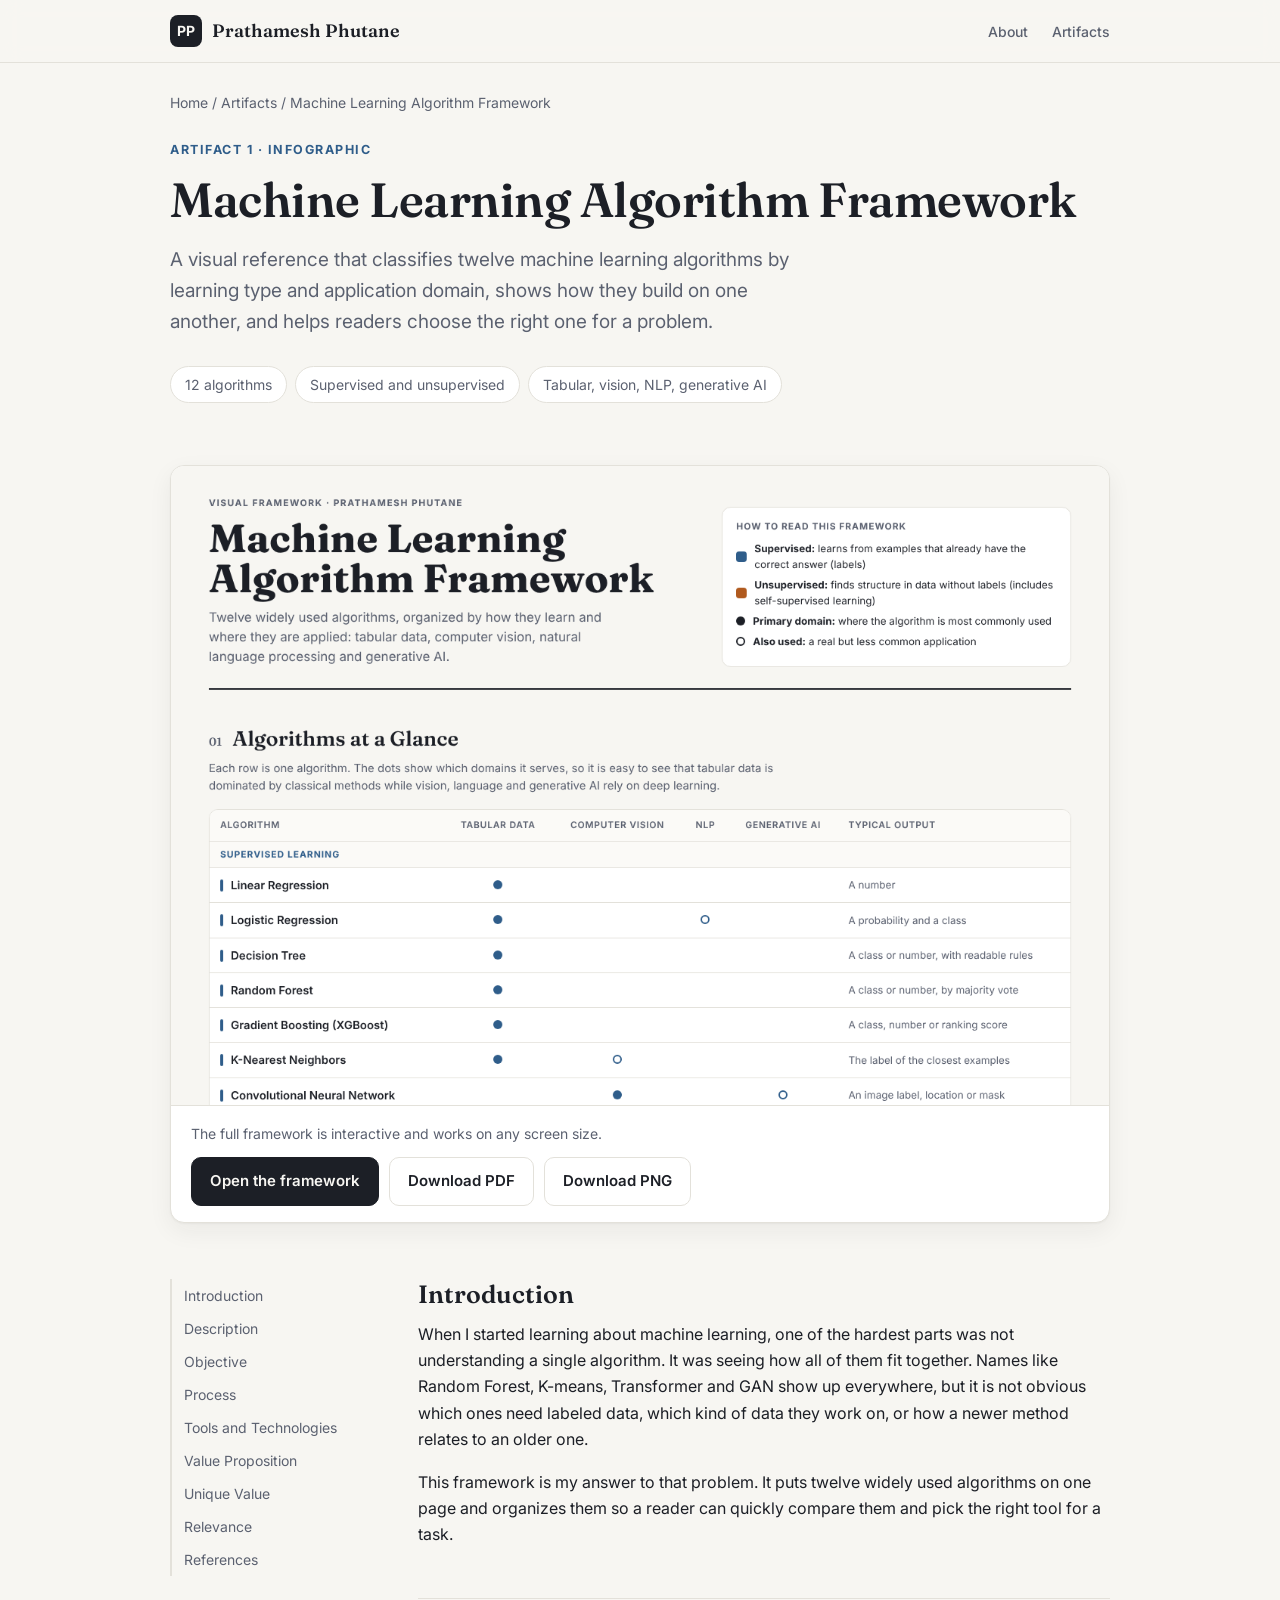
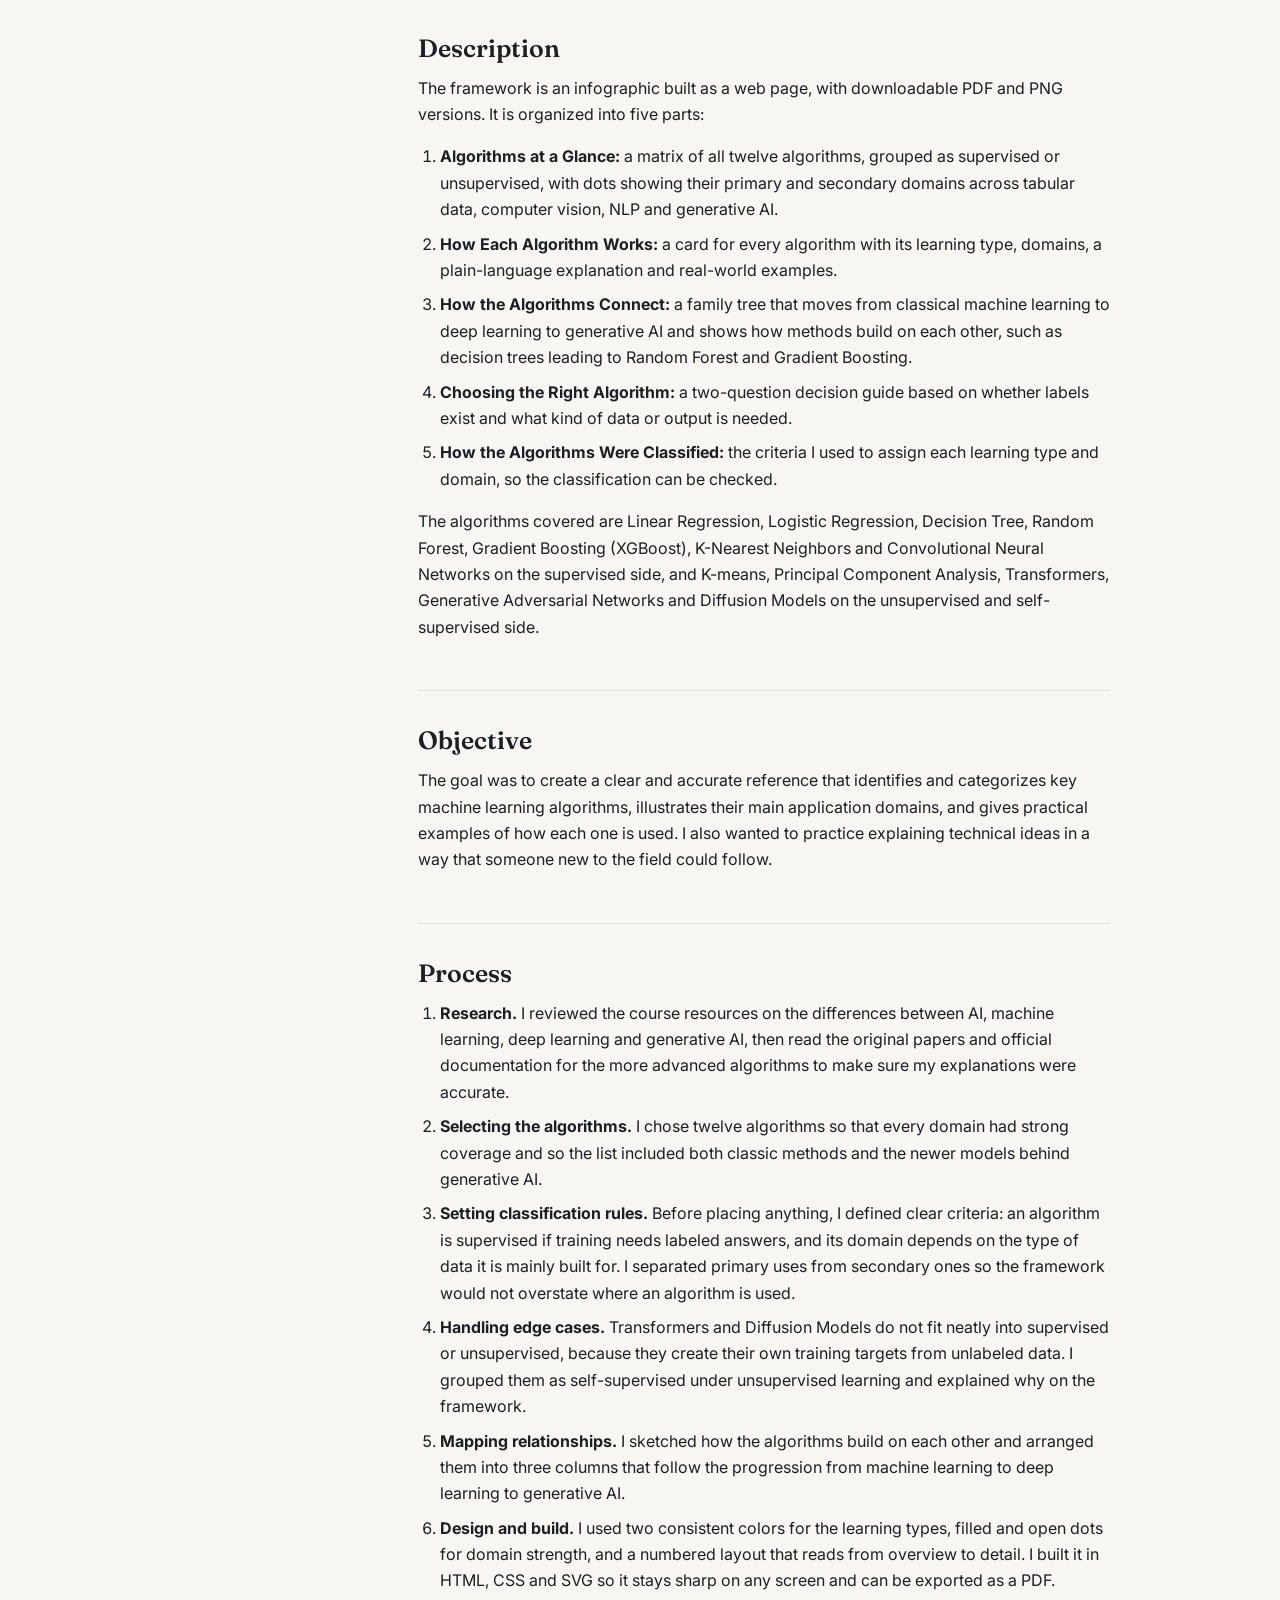
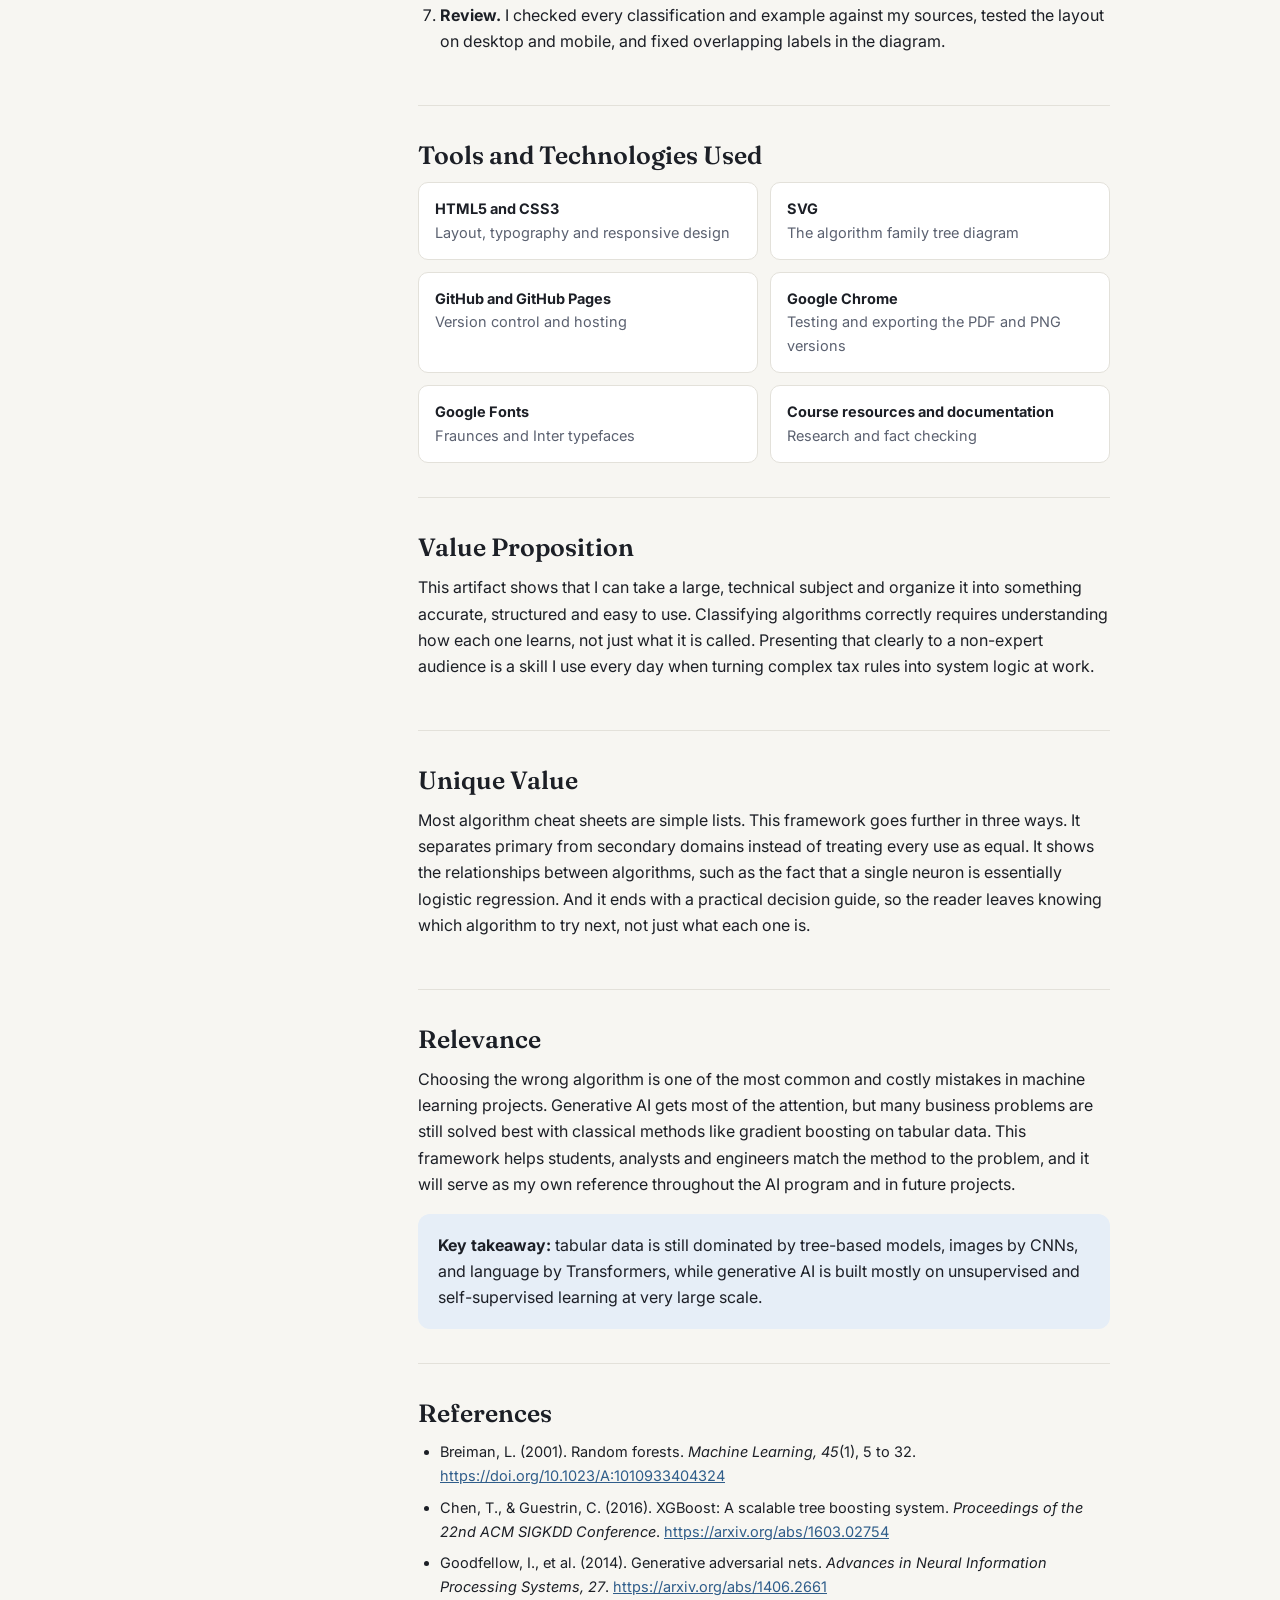
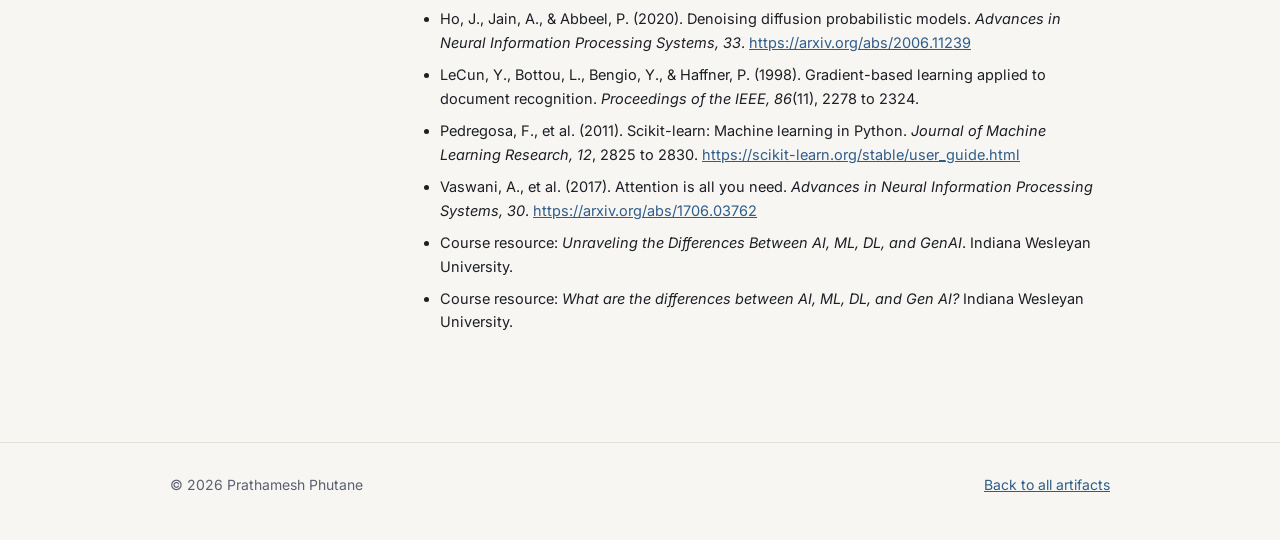
==== artifacts/ml-algorithm-framework/index.html @ 2cc3c20e "Add Machine Learning Algorithm Framework artifact and refresh site design" ====
<!doctype html>
<html lang="en">
<head>
<meta charset="utf-8">
<meta name="viewport" content="width=device-width, initial-scale=1">
<title>Machine Learning Algorithm Framework | Prathamesh Phutane</title>
<meta name="description" content="Portfolio artifact: a visual framework of twelve machine learning algorithms by learning type and application domain.">
<link rel="preconnect" href="https://fonts.googleapis.com">
<link href="https://fonts.googleapis.com/css2?family=Fraunces:opsz,wght@9..144,500;9..144,600&family=Inter:wght@400;500;600;700&display=swap" rel="stylesheet">
<link rel="stylesheet" href="../../assets/style.css">
<style>
  .crumbs { padding-top: 28px; font-size: 14px; color: var(--muted); }
  .crumbs a { color: var(--muted); text-decoration: none; }
  .crumbs a:hover { color: var(--ink); }
  .a-head { padding: 26px 0 36px; }
  .a-head h1 { font-size: clamp(32px, 5vw, 48px); }
  .meta { display: flex; flex-wrap: wrap; gap: 8px; margin-bottom: 26px; }

  .preview { padding: 0; overflow: hidden; }
  .preview a { display: block; }
  .preview img { width: 100%; max-height: 640px; object-fit: cover; object-position: top; border-bottom: 1px solid var(--line); }
  .preview .bar { display: flex; justify-content: space-between; align-items: center; flex-wrap: wrap; gap: 12px; padding: 16px 20px; }
  .preview .bar span { color: var(--muted); font-size: 14px; }

  .toc { position: sticky; top: 86px; font-size: 14px; }
  .toc a { display: block; color: var(--muted); text-decoration: none; padding: 5px 0 5px 12px; border-left: 2px solid var(--line); }
  .toc a:hover { color: var(--ink); border-left-color: var(--accent); }
  .layout { display: grid; grid-template-columns: 200px 1fr; gap: 48px; padding: 56px 0 24px; }
  article.write-up section { padding-bottom: 34px; margin-bottom: 34px; border-bottom: 1px solid var(--line); scroll-margin-top: 80px; }
  article.write-up section:last-child { border-bottom: 0; }
  article.write-up h2 { font-size: 25px; margin-bottom: 12px; }
  article.write-up ol, article.write-up ul { padding-left: 22px; margin: 0 0 16px; }
  article.write-up li { margin-bottom: 8px; }
  .tool-grid { display: grid; grid-template-columns: 1fr 1fr; gap: 12px; }
  .tool { background: var(--surface); border: 1px solid var(--line); border-radius: 10px; padding: 14px 16px; font-size: 14.5px; }
  .tool b { display: block; }
  .tool span { color: var(--muted); }
  .refs li { font-size: 14.5px; }
  .callout { background: var(--accent-soft); border-radius: 12px; padding: 18px 20px; }
  .callout p:last-child { margin: 0; }

  @media (max-width: 860px) {
    .layout { grid-template-columns: 1fr; gap: 0; padding-top: 40px; }
    .toc { display: none; }
    .tool-grid { grid-template-columns: 1fr; }
  }
</style>
</head>
<body>

<nav class="top">
  <div class="wrap">
    <a class="brand" href="../../"><span class="mono">PP</span>Prathamesh Phutane</a>
    <ul>
      <li><a href="../../#about">About</a></li>
      <li><a href="../../#artifacts">Artifacts</a></li>
    </ul>
  </div>
</nav>

<main class="wrap">
  <div class="crumbs"><a href="../../">Home</a> / <a href="../../#artifacts">Artifacts</a> / Machine Learning Algorithm Framework</div>

  <header class="a-head">
    <p class="eyebrow">Artifact 1 &middot; Infographic</p>
    <h1>Machine Learning Algorithm Framework</h1>
    <p class="lede">A visual reference that classifies twelve machine learning algorithms by learning type and application domain, shows how they build on one another, and helps readers choose the right one for a problem.</p>
    <div class="meta">
      <span class="pill">12 algorithms</span>
      <span class="pill">Supervised and unsupervised</span>
      <span class="pill">Tabular, vision, NLP, generative AI</span>
    </div>
  </header>

  <div class="card preview">
    <a href="framework.html"><img src="framework-preview.png" alt="Machine Learning Algorithm Framework infographic preview"></a>
    <div class="bar">
      <span>The full framework is interactive and works on any screen size.</span>
      <div class="btn-row">
        <a class="btn primary" href="framework.html">Open the framework</a>
        <a class="btn" href="ML-Algorithm-Framework.pdf" download>Download PDF</a>
        <a class="btn" href="ML-Algorithm-Framework.png" download>Download PNG</a>
      </div>
    </div>
  </div>

  <div class="layout">
    <nav class="toc" aria-label="Sections">
      <a href="#introduction">Introduction</a>
      <a href="#description">Description</a>
      <a href="#objective">Objective</a>
      <a href="#process">Process</a>
      <a href="#tools">Tools and Technologies</a>
      <a href="#value">Value Proposition</a>
      <a href="#unique">Unique Value</a>
      <a href="#relevance">Relevance</a>
      <a href="#references">References</a>
    </nav>

    <article class="write-up">
      <section id="introduction">
        <h2>Introduction</h2>
        <p>When I started learning about machine learning, one of the hardest parts was not understanding a single algorithm. It was seeing how all of them fit together. Names like Random Forest, K-means, Transformer and GAN show up everywhere, but it is not obvious which ones need labeled data, which kind of data they work on, or how a newer method relates to an older one.</p>
        <p>This framework is my answer to that problem. It puts twelve widely used algorithms on one page and organizes them so a reader can quickly compare them and pick the right tool for a task.</p>
      </section>

      <section id="description">
        <h2>Description</h2>
        <p>The framework is an infographic built as a web page, with downloadable PDF and PNG versions. It is organized into five parts:</p>
        <ol>
          <li><strong>Algorithms at a Glance:</strong> a matrix of all twelve algorithms, grouped as supervised or unsupervised, with dots showing their primary and secondary domains across tabular data, computer vision, NLP and generative AI.</li>
          <li><strong>How Each Algorithm Works:</strong> a card for every algorithm with its learning type, domains, a plain-language explanation and real-world examples.</li>
          <li><strong>How the Algorithms Connect:</strong> a family tree that moves from classical machine learning to deep learning to generative AI and shows how methods build on each other, such as decision trees leading to Random Forest and Gradient Boosting.</li>
          <li><strong>Choosing the Right Algorithm:</strong> a two-question decision guide based on whether labels exist and what kind of data or output is needed.</li>
          <li><strong>How the Algorithms Were Classified:</strong> the criteria I used to assign each learning type and domain, so the classification can be checked.</li>
        </ol>
        <p>The algorithms covered are Linear Regression, Logistic Regression, Decision Tree, Random Forest, Gradient Boosting (XGBoost), K-Nearest Neighbors and Convolutional Neural Networks on the supervised side, and K-means, Principal Component Analysis, Transformers, Generative Adversarial Networks and Diffusion Models on the unsupervised and self-supervised side.</p>
      </section>

      <section id="objective">
        <h2>Objective</h2>
        <p>The goal was to create a clear and accurate reference that identifies and categorizes key machine learning algorithms, illustrates their main application domains, and gives practical examples of how each one is used. I also wanted to practice explaining technical ideas in a way that someone new to the field could follow.</p>
      </section>

      <section id="process">
        <h2>Process</h2>
        <ol>
          <li><strong>Research.</strong> I reviewed the course resources on the differences between AI, machine learning, deep learning and generative AI, then read the original papers and official documentation for the more advanced algorithms to make sure my explanations were accurate.</li>
          <li><strong>Selecting the algorithms.</strong> I chose twelve algorithms so that every domain had strong coverage and so the list included both classic methods and the newer models behind generative AI.</li>
          <li><strong>Setting classification rules.</strong> Before placing anything, I defined clear criteria: an algorithm is supervised if training needs labeled answers, and its domain depends on the type of data it is mainly built for. I separated primary uses from secondary ones so the framework would not overstate where an algorithm is used.</li>
          <li><strong>Handling edge cases.</strong> Transformers and Diffusion Models do not fit neatly into supervised or unsupervised, because they create their own training targets from unlabeled data. I grouped them as self-supervised under unsupervised learning and explained why on the framework.</li>
          <li><strong>Mapping relationships.</strong> I sketched how the algorithms build on each other and arranged them into three columns that follow the progression from machine learning to deep learning to generative AI.</li>
          <li><strong>Design and build.</strong> I used two consistent colors for the learning types, filled and open dots for domain strength, and a numbered layout that reads from overview to detail. I built it in HTML, CSS and SVG so it stays sharp on any screen and can be exported as a PDF.</li>
          <li><strong>Review.</strong> I checked every classification and example against my sources, tested the layout on desktop and mobile, and fixed overlapping labels in the diagram.</li>
        </ol>
      </section>

      <section id="tools">
        <h2>Tools and Technologies Used</h2>
        <div class="tool-grid">
          <div class="tool"><b>HTML5 and CSS3</b><span>Layout, typography and responsive design</span></div>
          <div class="tool"><b>SVG</b><span>The algorithm family tree diagram</span></div>
          <div class="tool"><b>GitHub and GitHub Pages</b><span>Version control and hosting</span></div>
          <div class="tool"><b>Google Chrome</b><span>Testing and exporting the PDF and PNG versions</span></div>
          <div class="tool"><b>Google Fonts</b><span>Fraunces and Inter typefaces</span></div>
          <div class="tool"><b>Course resources and documentation</b><span>Research and fact checking</span></div>
        </div>
      </section>

      <section id="value">
        <h2>Value Proposition</h2>
        <p>This artifact shows that I can take a large, technical subject and organize it into something accurate, structured and easy to use. Classifying algorithms correctly requires understanding how each one learns, not just what it is called. Presenting that clearly to a non-expert audience is a skill I use every day when turning complex tax rules into system logic at work.</p>
      </section>

      <section id="unique">
        <h2>Unique Value</h2>
        <p>Most algorithm cheat sheets are simple lists. This framework goes further in three ways. It separates primary from secondary domains instead of treating every use as equal. It shows the relationships between algorithms, such as the fact that a single neuron is essentially logistic regression. And it ends with a practical decision guide, so the reader leaves knowing which algorithm to try next, not just what each one is.</p>
      </section>

      <section id="relevance">
        <h2>Relevance</h2>
        <p>Choosing the wrong algorithm is one of the most common and costly mistakes in machine learning projects. Generative AI gets most of the attention, but many business problems are still solved best with classical methods like gradient boosting on tabular data. This framework helps students, analysts and engineers match the method to the problem, and it will serve as my own reference throughout the AI program and in future projects.</p>
        <div class="callout"><p><strong>Key takeaway:</strong> tabular data is still dominated by tree-based models, images by CNNs, and language by Transformers, while generative AI is built mostly on unsupervised and self-supervised learning at very large scale.</p></div>
      </section>

      <section id="references">
        <h2>References</h2>
        <ul class="refs">
          <li>Breiman, L. (2001). Random forests. <em>Machine Learning, 45</em>(1), 5 to 32. <a href="https://doi.org/10.1023/A:1010933404324">https://doi.org/10.1023/A:1010933404324</a></li>
          <li>Chen, T., &amp; Guestrin, C. (2016). XGBoost: A scalable tree boosting system. <em>Proceedings of the 22nd ACM SIGKDD Conference</em>. <a href="https://arxiv.org/abs/1603.02754">https://arxiv.org/abs/1603.02754</a></li>
          <li>Goodfellow, I., et al. (2014). Generative adversarial nets. <em>Advances in Neural Information Processing Systems, 27</em>. <a href="https://arxiv.org/abs/1406.2661">https://arxiv.org/abs/1406.2661</a></li>
          <li>Ho, J., Jain, A., &amp; Abbeel, P. (2020). Denoising diffusion probabilistic models. <em>Advances in Neural Information Processing Systems, 33</em>. <a href="https://arxiv.org/abs/2006.11239">https://arxiv.org/abs/2006.11239</a></li>
          <li>LeCun, Y., Bottou, L., Bengio, Y., &amp; Haffner, P. (1998). Gradient-based learning applied to document recognition. <em>Proceedings of the IEEE, 86</em>(11), 2278 to 2324.</li>
          <li>Pedregosa, F., et al. (2011). Scikit-learn: Machine learning in Python. <em>Journal of Machine Learning Research, 12</em>, 2825 to 2830. <a href="https://scikit-learn.org/stable/user_guide.html">https://scikit-learn.org/stable/user_guide.html</a></li>
          <li>Vaswani, A., et al. (2017). Attention is all you need. <em>Advances in Neural Information Processing Systems, 30</em>. <a href="https://arxiv.org/abs/1706.03762">https://arxiv.org/abs/1706.03762</a></li>
          <li>Course resource: <em>Unraveling the Differences Between AI, ML, DL, and GenAI</em>. Indiana Wesleyan University.</li>
          <li>Course resource: <em>What are the differences between AI, ML, DL, and Gen AI?</em> Indiana Wesleyan University.</li>
        </ul>
      </section>
    </article>
  </div>
</main>

<footer class="site">
  <div class="wrap">
    <span>&copy; 2026 Prathamesh Phutane</span>
    <a href="../../#artifacts">Back to all artifacts</a>
  </div>
</footer>

</body>
</html>
---- assets/style.css ----
:root {
  --bg: #f7f6f2;
  --surface: #ffffff;
  --surface-2: #fbfaf7;
  --ink: #1c1f26;
  --muted: #5b6170;
  --line: #e3e1da;
  --accent: #2f5d8a;
  --accent-soft: #e6eef7;
  --warm: #b05a1e;
  --warm-soft: #f8ece1;
  --shadow: 0 1px 2px rgba(28, 31, 38, .04), 0 8px 24px rgba(28, 31, 38, .06);
}
@media (prefers-color-scheme: dark) {
  :root {
    --bg: #14161b;
    --surface: #1c1f26;
    --surface-2: #20242c;
    --ink: #ecebe6;
    --muted: #a3a8b4;
    --line: #2e333d;
    --accent: #7fa8d6;
    --accent-soft: #1f2b3a;
    --warm: #e0955b;
    --warm-soft: #33261c;
    --shadow: 0 1px 2px rgba(0, 0, 0, .3), 0 8px 24px rgba(0, 0, 0, .25);
  }
}

* { box-sizing: border-box; }
html { scroll-behavior: smooth; }
body {
  margin: 0;
  background: var(--bg);
  color: var(--ink);
  font: 16px/1.65 "Inter", system-ui, sans-serif;
  -webkit-font-smoothing: antialiased;
}
a { color: var(--accent); }
img { max-width: 100%; display: block; }
.wrap { max-width: 980px; margin: 0 auto; padding: 0 20px; }

/* Navigation */
nav.top { position: sticky; top: 0; z-index: 10; background: color-mix(in srgb, var(--bg) 88%, transparent); backdrop-filter: blur(10px); border-bottom: 1px solid var(--line); }
nav.top .wrap { display: flex; justify-content: space-between; align-items: center; height: 62px; }
.brand { display: flex; align-items: center; gap: 10px; font-family: "Fraunces", serif; font-weight: 600; font-size: 18px; color: var(--ink); text-decoration: none; }
.brand .mono { width: 32px; height: 32px; border-radius: 8px; background: var(--ink); color: var(--bg); display: grid; place-items: center; font-size: 14px; font-family: "Inter", sans-serif; font-weight: 700; letter-spacing: .02em; }
nav.top ul { list-style: none; display: flex; gap: 24px; margin: 0; padding: 0; }
nav.top ul a { color: var(--muted); text-decoration: none; font-size: 14px; font-weight: 500; transition: color .15s; }
nav.top ul a:hover { color: var(--ink); }

/* Type */
.eyebrow { font-size: 12.5px; font-weight: 700; letter-spacing: .12em; text-transform: uppercase; color: var(--accent); margin: 0 0 14px; }
h1 { font-family: "Fraunces", serif; font-weight: 600; font-size: clamp(36px, 6vw, 58px); line-height: 1.06; margin: 0 0 18px; letter-spacing: -.01em; }
h2 { font-family: "Fraunces", serif; font-weight: 600; font-size: 30px; line-height: 1.2; margin: 0 0 18px; }
h3 { font-size: 17px; margin: 0 0 6px; }
p { margin: 0 0 16px; }
.muted { color: var(--muted); }
.lede { font-size: 19px; color: var(--muted); max-width: 620px; margin: 0 0 28px; }

/* Sections */
section.block { padding: 64px 0; border-top: 1px solid var(--line); }
.sec-label { display: flex; align-items: baseline; gap: 12px; }
.sec-label .num { font-family: "Fraunces", serif; color: var(--muted); font-size: 16px; }

/* Cards */
.card { background: var(--surface); border: 1px solid var(--line); border-radius: 14px; padding: 24px; box-shadow: var(--shadow); }
.grid-2 { display: grid; grid-template-columns: 1fr 1fr; gap: 20px; }
.grid-3 { display: grid; grid-template-columns: repeat(3, 1fr); gap: 18px; }

/* Buttons */
.btn { display: inline-flex; align-items: center; gap: 8px; padding: 11px 18px; border-radius: 10px; font-weight: 600; font-size: 15px; text-decoration: none; border: 1px solid var(--line); background: var(--surface); color: var(--ink); transition: transform .15s, box-shadow .15s; }
.btn:hover { transform: translateY(-1px); box-shadow: var(--shadow); }
.btn.primary { background: var(--ink); color: var(--bg); border-color: var(--ink); }
.btn-row { display: flex; flex-wrap: wrap; gap: 10px; }

/* Pills and tags */
.pill { display: inline-block; background: var(--surface); border: 1px solid var(--line); border-radius: 999px; padding: 6px 14px; font-size: 14px; color: var(--muted); }
.tags { display: flex; flex-wrap: wrap; gap: 8px; }
.tag { background: var(--surface); border: 1px solid var(--line); border-radius: 7px; padding: 5px 11px; font-size: 14px; }

footer.site { border-top: 1px solid var(--line); padding: 30px 0 44px; color: var(--muted); font-size: 14px; }
footer.site .wrap { display: flex; justify-content: space-between; flex-wrap: wrap; gap: 10px; }

@media (max-width: 760px) {
  .grid-2, .grid-3 { grid-template-columns: 1fr; }
  section.block { padding: 48px 0; }
  nav.top ul { gap: 16px; }
}
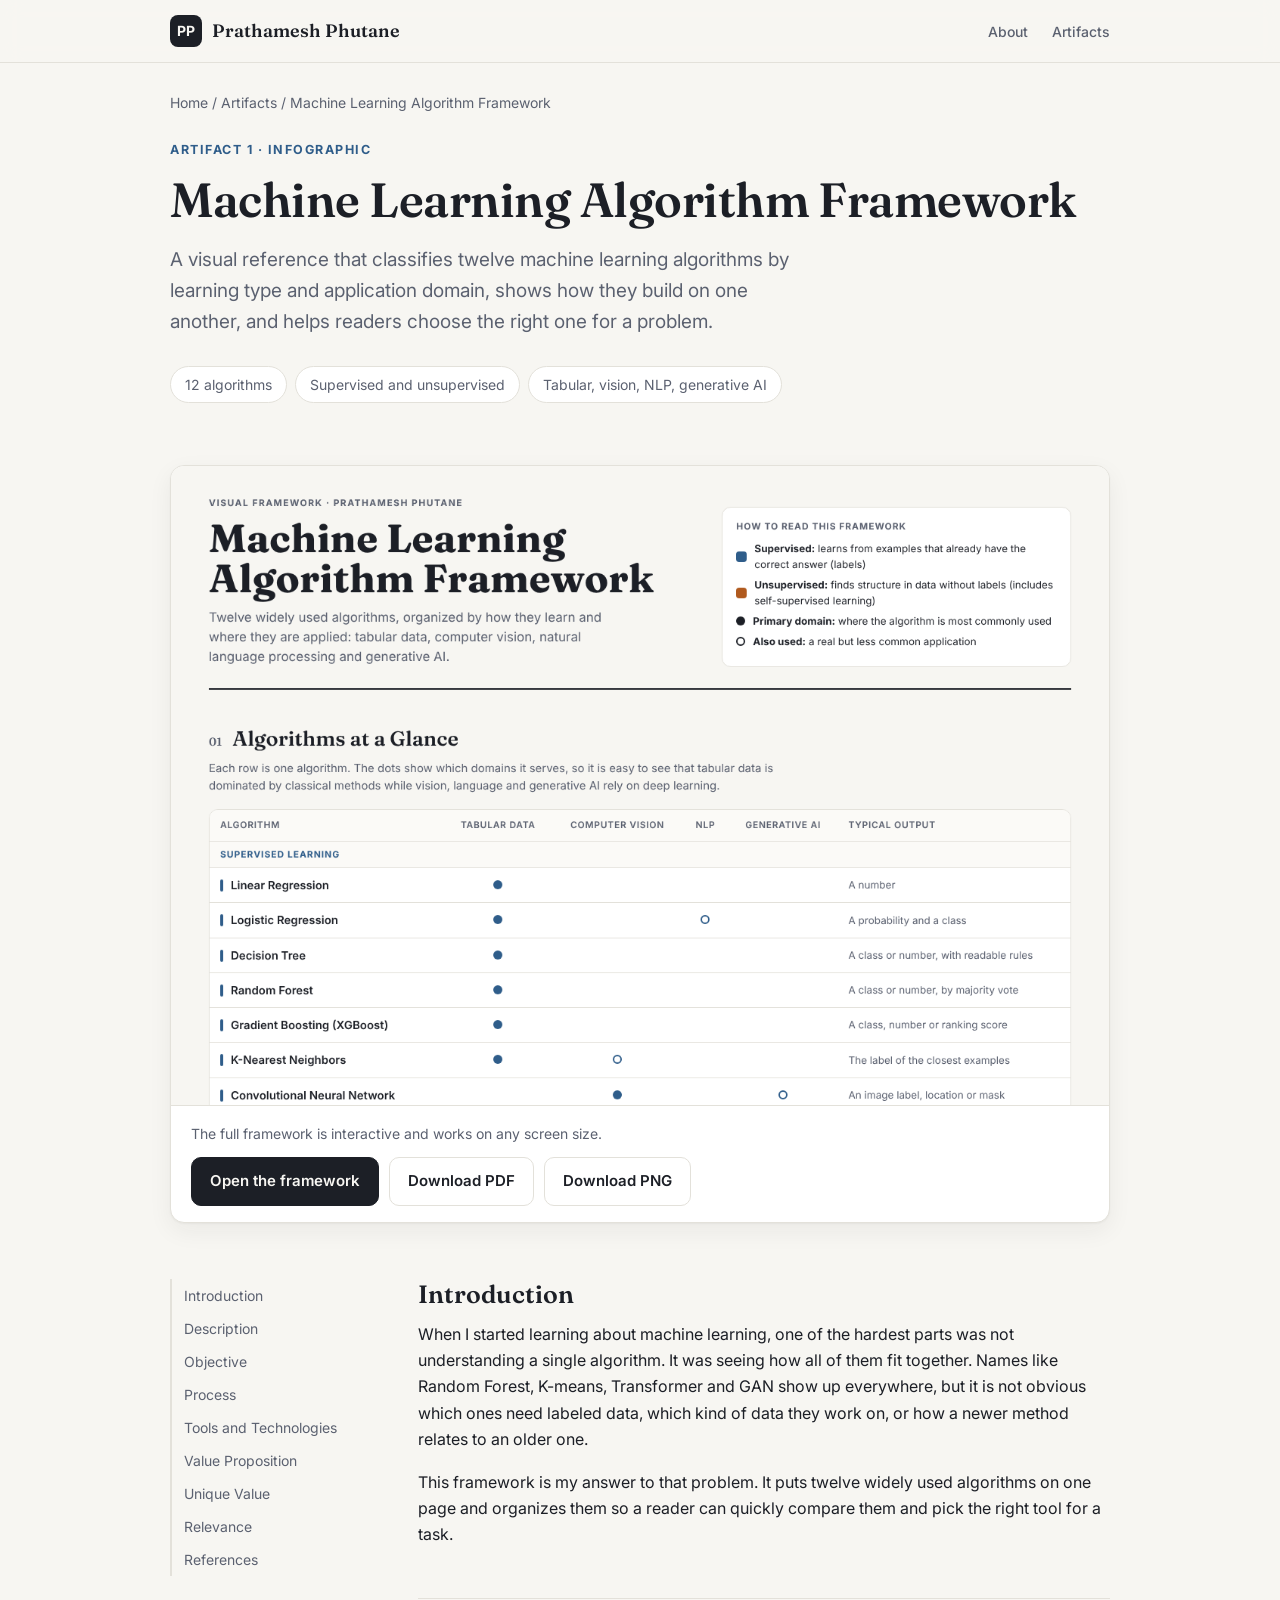
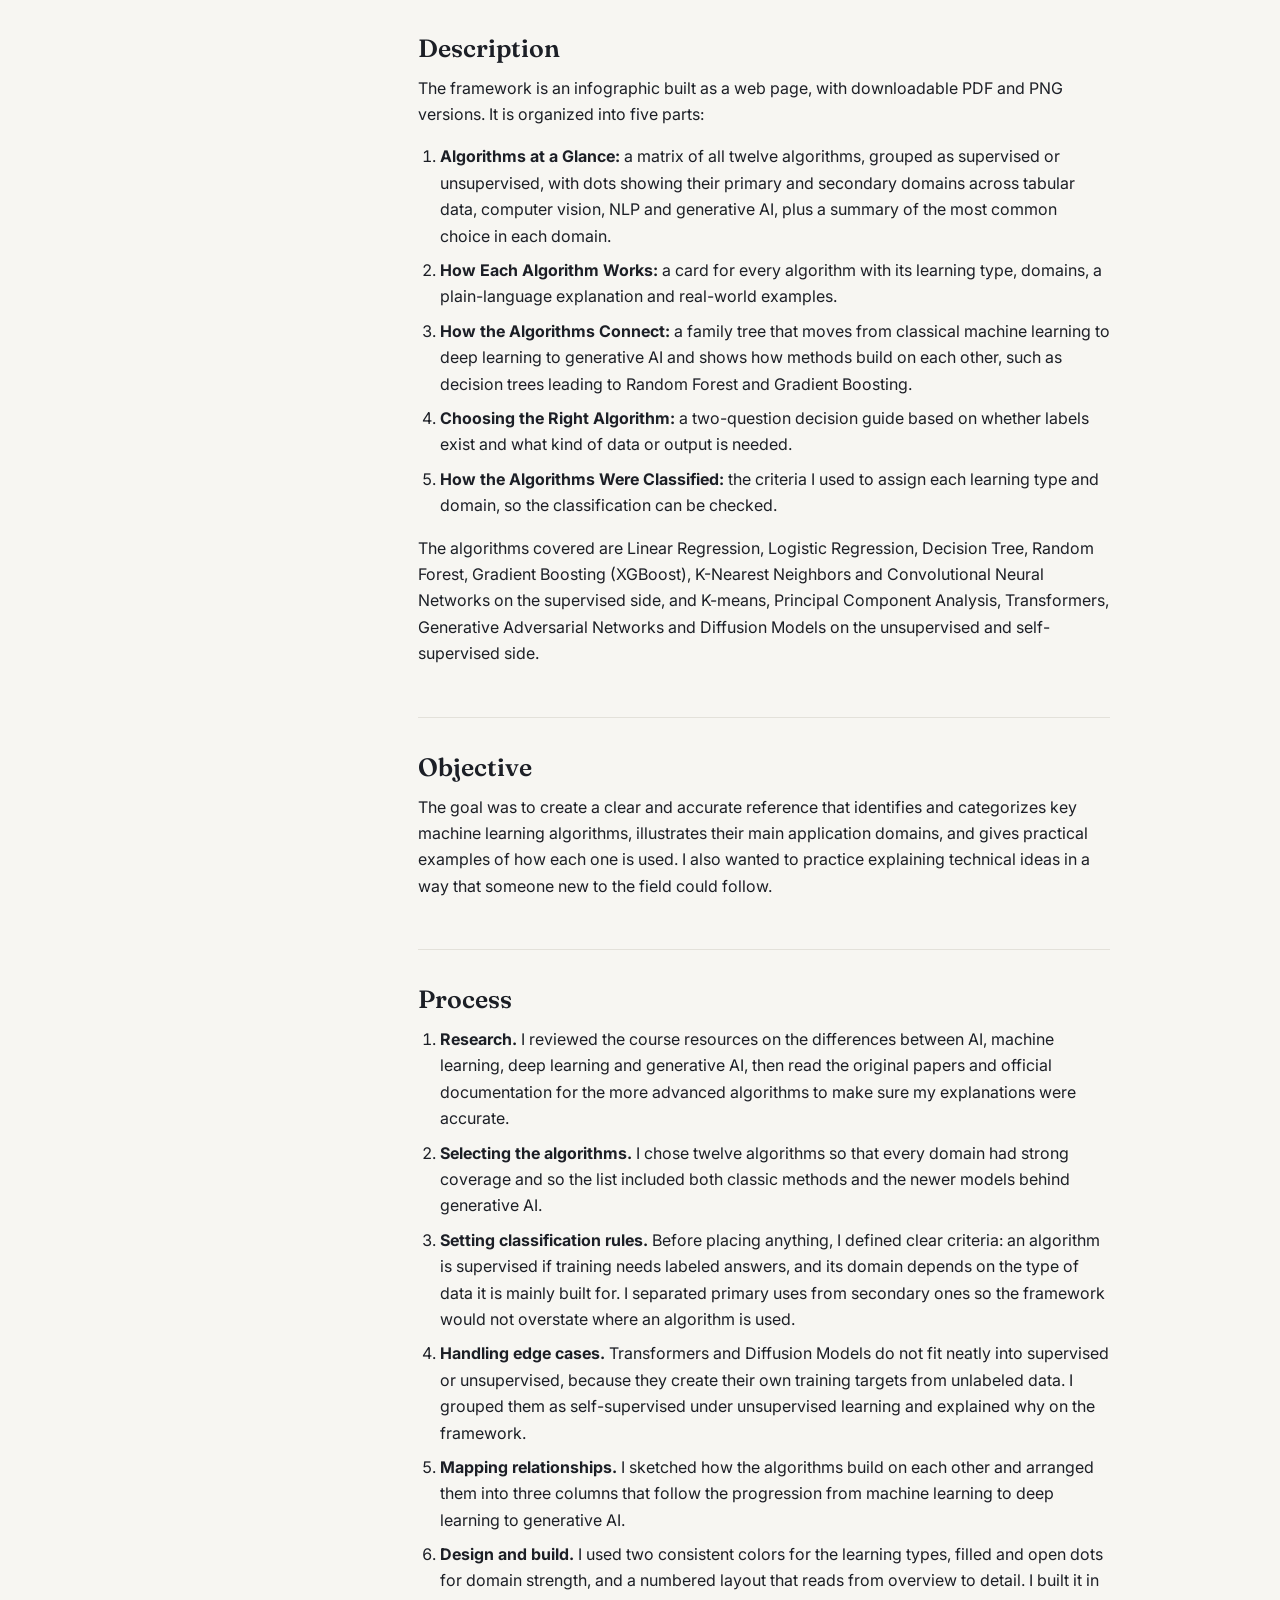
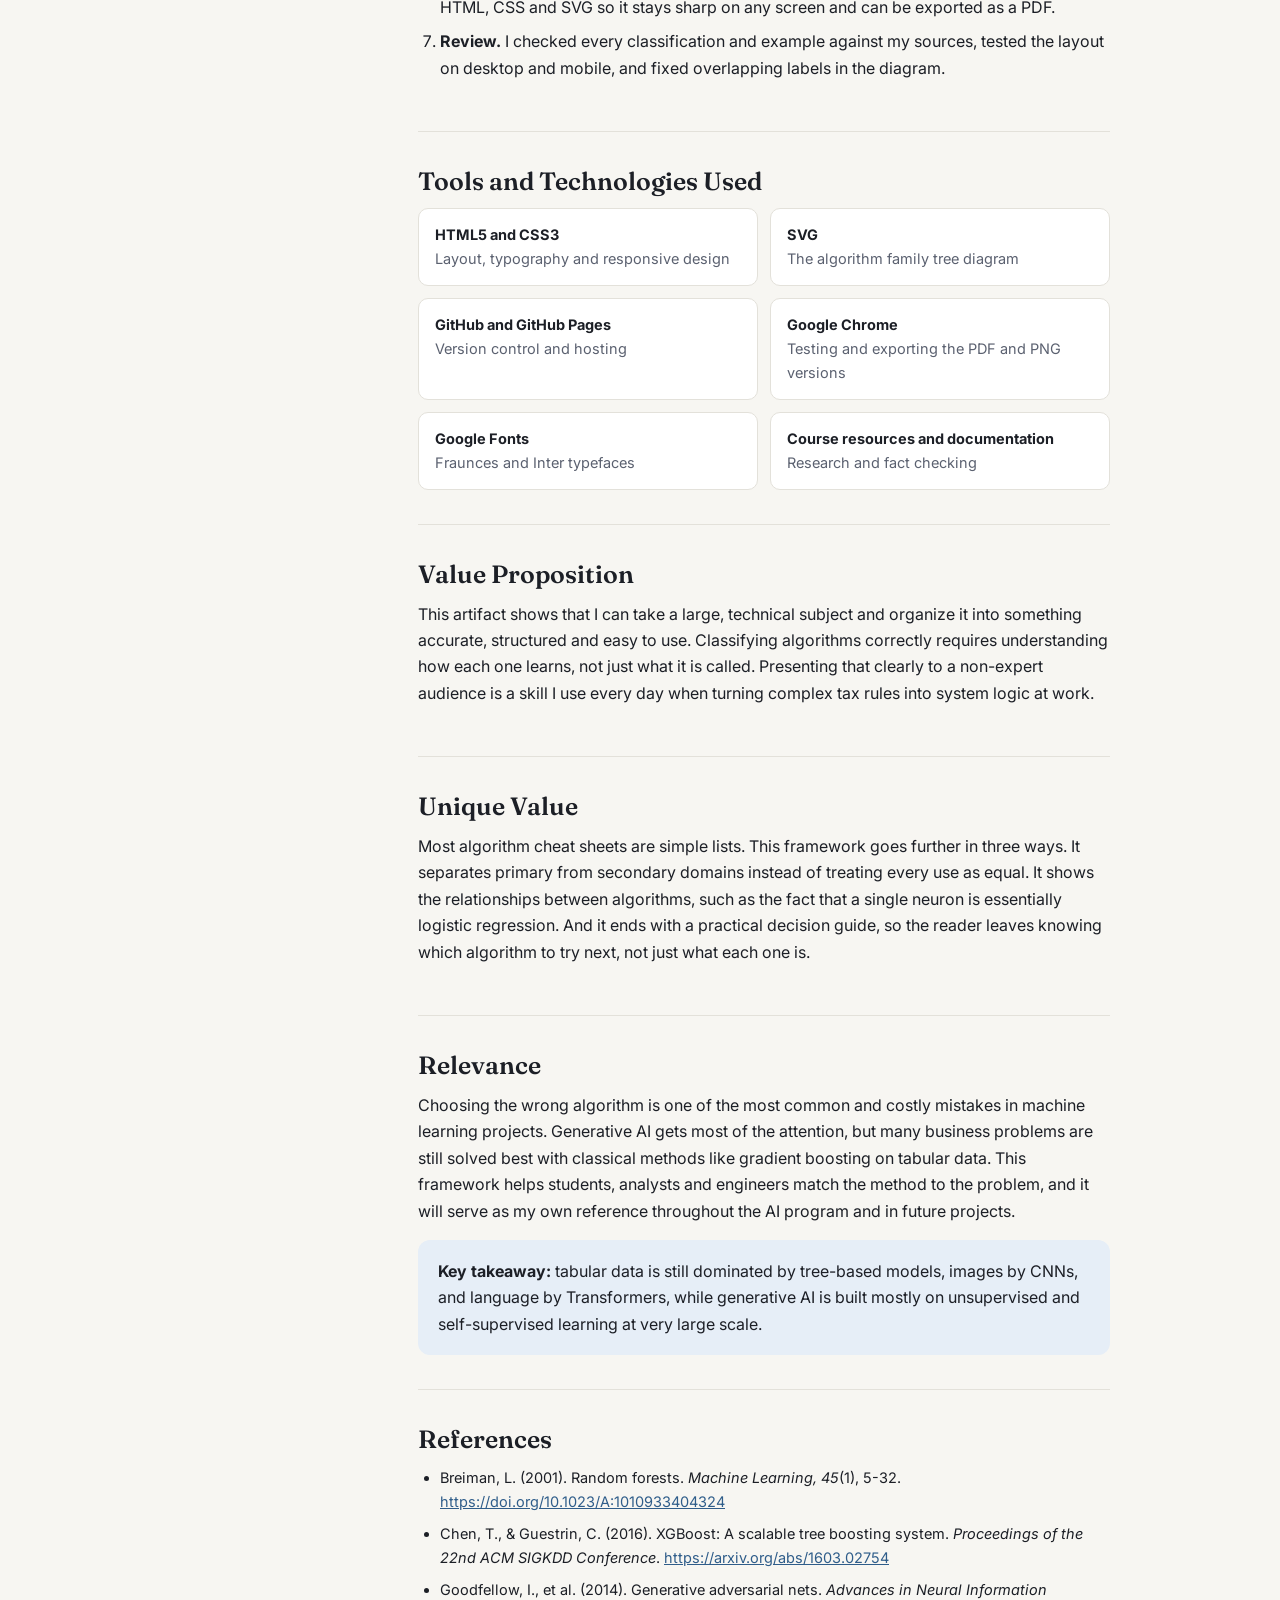
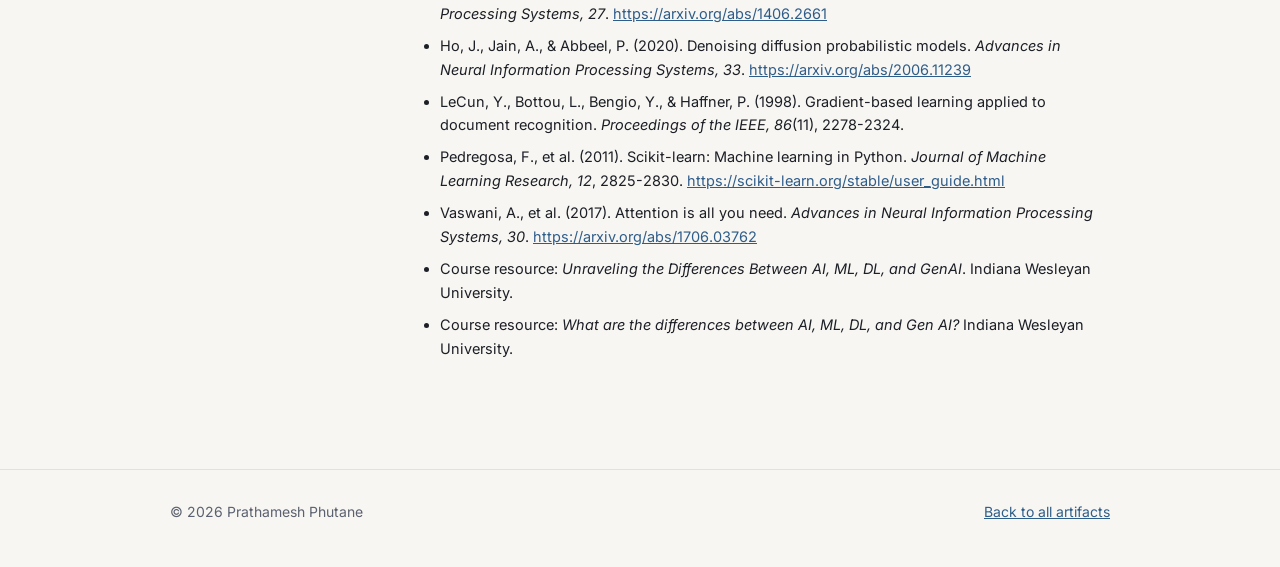
==== commit 5194926b: "Add experience and contact sections, refine intro, clarify framework labels" ====
--- a/artifacts/ml-algorithm-framework/index.html
+++ b/artifacts/ml-algorithm-framework/index.html
@@ -108,7 +108,7 @@
         <h2>Description</h2>
         <p>The framework is an infographic built as a web page, with downloadable PDF and PNG versions. It is organized into five parts:</p>
         <ol>
-          <li><strong>Algorithms at a Glance:</strong> a matrix of all twelve algorithms, grouped as supervised or unsupervised, with dots showing their primary and secondary domains across tabular data, computer vision, NLP and generative AI.</li>
+          <li><strong>Algorithms at a Glance:</strong> a matrix of all twelve algorithms, grouped as supervised or unsupervised, with dots showing their primary and secondary domains across tabular data, computer vision, NLP and generative AI, plus a summary of the most common choice in each domain.</li>
           <li><strong>How Each Algorithm Works:</strong> a card for every algorithm with its learning type, domains, a plain-language explanation and real-world examples.</li>
           <li><strong>How the Algorithms Connect:</strong> a family tree that moves from classical machine learning to deep learning to generative AI and shows how methods build on each other, such as decision trees leading to Random Forest and Gradient Boosting.</li>
           <li><strong>Choosing the Right Algorithm:</strong> a two-question decision guide based on whether labels exist and what kind of data or output is needed.</li>
@@ -166,12 +166,12 @@
       <section id="references">
         <h2>References</h2>
         <ul class="refs">
-          <li>Breiman, L. (2001). Random forests. <em>Machine Learning, 45</em>(1), 5 to 32. <a href="https://doi.org/10.1023/A:1010933404324">https://doi.org/10.1023/A:1010933404324</a></li>
+          <li>Breiman, L. (2001). Random forests. <em>Machine Learning, 45</em>(1), 5-32. <a href="https://doi.org/10.1023/A:1010933404324">https://doi.org/10.1023/A:1010933404324</a></li>
           <li>Chen, T., &amp; Guestrin, C. (2016). XGBoost: A scalable tree boosting system. <em>Proceedings of the 22nd ACM SIGKDD Conference</em>. <a href="https://arxiv.org/abs/1603.02754">https://arxiv.org/abs/1603.02754</a></li>
           <li>Goodfellow, I., et al. (2014). Generative adversarial nets. <em>Advances in Neural Information Processing Systems, 27</em>. <a href="https://arxiv.org/abs/1406.2661">https://arxiv.org/abs/1406.2661</a></li>
           <li>Ho, J., Jain, A., &amp; Abbeel, P. (2020). Denoising diffusion probabilistic models. <em>Advances in Neural Information Processing Systems, 33</em>. <a href="https://arxiv.org/abs/2006.11239">https://arxiv.org/abs/2006.11239</a></li>
-          <li>LeCun, Y., Bottou, L., Bengio, Y., &amp; Haffner, P. (1998). Gradient-based learning applied to document recognition. <em>Proceedings of the IEEE, 86</em>(11), 2278 to 2324.</li>
-          <li>Pedregosa, F., et al. (2011). Scikit-learn: Machine learning in Python. <em>Journal of Machine Learning Research, 12</em>, 2825 to 2830. <a href="https://scikit-learn.org/stable/user_guide.html">https://scikit-learn.org/stable/user_guide.html</a></li>
+          <li>LeCun, Y., Bottou, L., Bengio, Y., &amp; Haffner, P. (1998). Gradient-based learning applied to document recognition. <em>Proceedings of the IEEE, 86</em>(11), 2278-2324.</li>
+          <li>Pedregosa, F., et al. (2011). Scikit-learn: Machine learning in Python. <em>Journal of Machine Learning Research, 12</em>, 2825-2830. <a href="https://scikit-learn.org/stable/user_guide.html">https://scikit-learn.org/stable/user_guide.html</a></li>
           <li>Vaswani, A., et al. (2017). Attention is all you need. <em>Advances in Neural Information Processing Systems, 30</em>. <a href="https://arxiv.org/abs/1706.03762">https://arxiv.org/abs/1706.03762</a></li>
           <li>Course resource: <em>Unraveling the Differences Between AI, ML, DL, and GenAI</em>. Indiana Wesleyan University.</li>
           <li>Course resource: <em>What are the differences between AI, ML, DL, and Gen AI?</em> Indiana Wesleyan University.</li>
